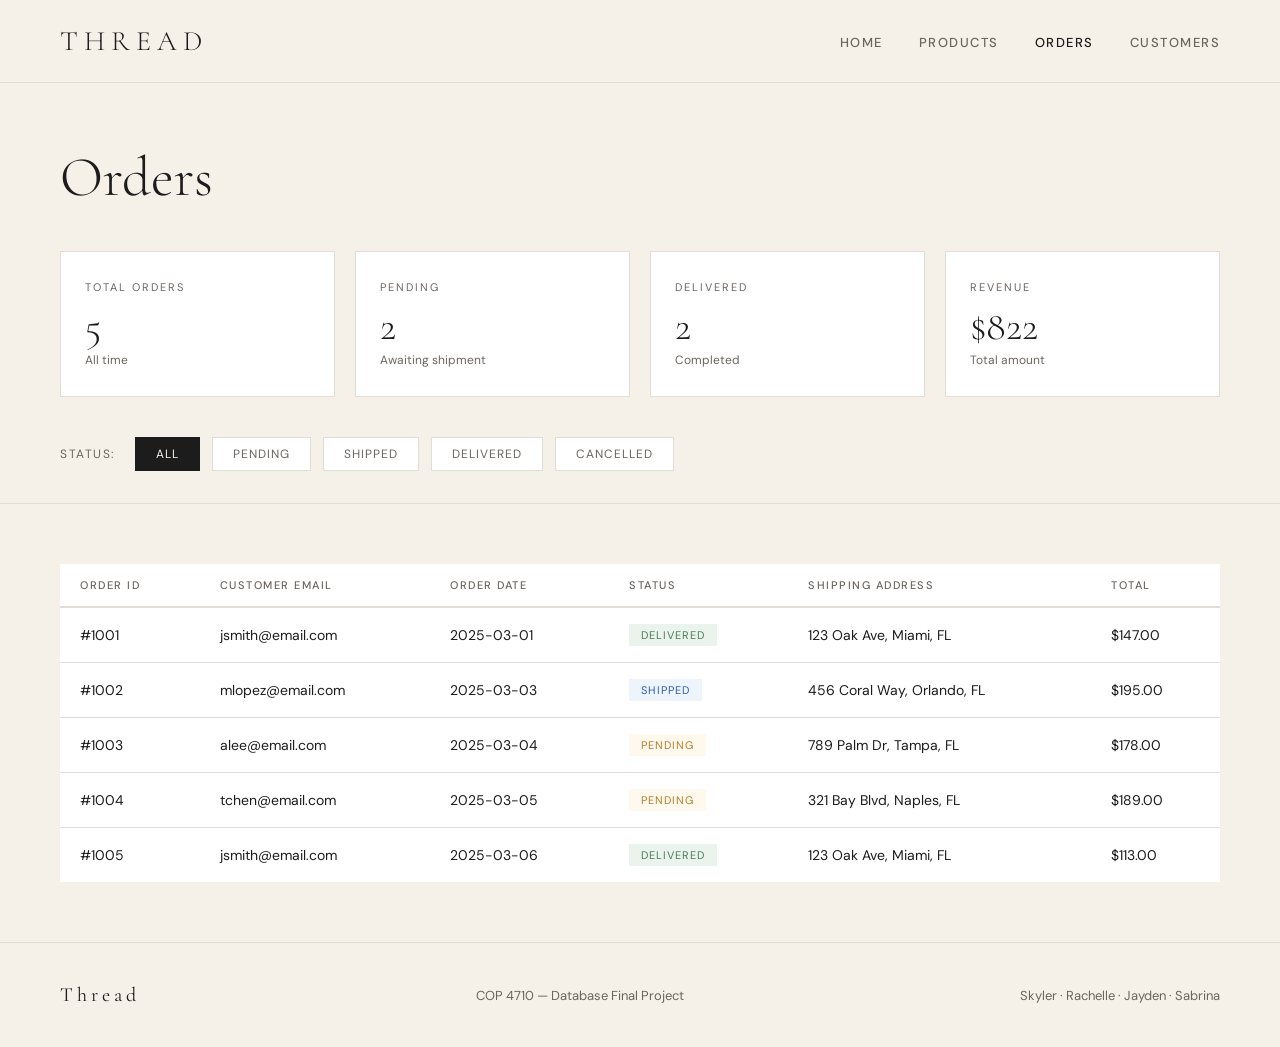
==== frontend/orders.html @ 6f043535 "frontend" ====
<!DOCTYPE html>
<html lang="en">
<head>
  <meta charset="UTF-8"/>
  <meta name="viewport" content="width=device-width, initial-scale=1.0"/>
  <title>Orders &mdash; THREAD</title>
  <link rel="stylesheet" href="style.css"/>
</head>
<body>

  <nav>
    <a href="index.html" class="nav-logo">Thread</a>
    <ul class="nav-links">
      <li><a href="index.html">Home</a></li>
      <li><a href="products.html">Products</a></li>
      <li><a href="orders.html" class="active">Orders</a></li>
      <li><a href="customers.html">Customers</a></li>
    </ul>
  </nav>

  <div class="page-header">
    <h1 class="page-title">Orders</h1>
  </div>

  <div class="summary-cards">
    <div class="summary-card">
      <div class="summary-label">Total Orders</div>
      <div class="summary-value">5</div>
      <div class="summary-sub">All time</div>
    </div>
    <div class="summary-card">
      <div class="summary-label">Pending</div>
      <div class="summary-value">2</div>
      <div class="summary-sub">Awaiting shipment</div>
    </div>
    <div class="summary-card">
      <div class="summary-label">Delivered</div>
      <div class="summary-value">2</div>
      <div class="summary-sub">Completed</div>
    </div>
    <div class="summary-card">
      <div class="summary-label">Revenue</div>
      <div class="summary-value">$822</div>
      <div class="summary-sub">Total amount</div>
    </div>
  </div>

  <div class="filters" style="padding: 0 60px 32px;">
    <span class="filter-label">Status:</span>
    <button class="filter-btn active" onclick="filterOrders('all', this)">All</button>
    <button class="filter-btn" onclick="filterOrders('pending', this)">Pending</button>
    <button class="filter-btn" onclick="filterOrders('shipped', this)">Shipped</button>
    <button class="filter-btn" onclick="filterOrders('delivered', this)">Delivered</button>
    <button class="filter-btn" onclick="filterOrders('cancelled', this)">Cancelled</button>
  </div>

  <div class="table-section">
    <table>
      <thead>
        <tr>
          <th>Order ID</th>
          <th>Customer Email</th>
          <th>Order Date</th>
          <th>Status</th>
          <th>Shipping Address</th>
          <th>Total</th>
        </tr>
      </thead>
      <tbody id="orders-body"></tbody>
    </table>
  </div>

  <!-- ORDER DETAIL DRAWER -->
  <div class="drawer-overlay" id="drawer-overlay" onclick="closeDrawer()"></div>
  <div class="drawer" id="drawer">
    <button class="drawer-close" onclick="closeDrawer()">&#x2715;</button>
    <div id="drawer-content"></div>
  </div>

  <footer>
    <div class="footer-logo">Thread</div>
    <p>COP 4710 &mdash; Database Final Project</p>
    <p>Skyler &middot; Rachelle &middot; Jayden &middot; Sabrina</p>
  </footer>

  <script src="app.js"></script>
</body>
</html>
---- frontend/style.css ----
/* =============================================
   THREAD — Clothing Store
   Shared Stylesheet
   COP 4710 Final Project
   ============================================= */

@import url('https://fonts.googleapis.com/css2?family=Cormorant+Garamond:wght@300;400;600&family=DM+Sans:wght@300;400;500&display=swap');

/* --- RESET & VARIABLES --- */
*, *::before, *::after { box-sizing: border-box; margin: 0; padding: 0; }

:root {
  --cream:        #F5F0E8;
  --charcoal:     #1C1C1C;
  --muted:        #6B6560;
  --accent:       #C8A96E;
  --light-border: #E2DDD6;
  --success:      #4A7C59;
  --danger:       #B5442A;
}

body {
  font-family: 'DM Sans', sans-serif;
  background: var(--cream);
  color: var(--charcoal);
  min-height: 100vh;
}

/* --- NAVIGATION --- */
nav {
  display: flex;
  justify-content: space-between;
  align-items: center;
  padding: 24px 60px;
  border-bottom: 1px solid var(--light-border);
  background: var(--cream);
  position: sticky;
  top: 0;
  z-index: 100;
}

.nav-logo {
  font-family: 'Cormorant Garamond', serif;
  font-size: 28px;
  font-weight: 300;
  letter-spacing: 6px;
  text-transform: uppercase;
  color: var(--charcoal);
  text-decoration: none;
}

.nav-links { display: flex; gap: 36px; list-style: none; }

.nav-links a {
  text-decoration: none;
  font-size: 13px;
  font-weight: 500;
  letter-spacing: 1.5px;
  text-transform: uppercase;
  color: var(--muted);
  transition: color 0.2s;
}

.nav-links a:hover,
.nav-links a.active { color: var(--charcoal); }

/* --- FOOTER --- */
footer {
  border-top: 1px solid var(--light-border);
  padding: 40px 60px;
  display: flex;
  justify-content: space-between;
  align-items: center;
}

footer p { font-size: 13px; color: var(--muted); }

.footer-logo {
  font-family: 'Cormorant Garamond', serif;
  font-size: 20px;
  letter-spacing: 4px;
  color: var(--charcoal);
}

/* --- BUTTONS --- */
.btn-primary {
  display: inline-block;
  background: var(--charcoal);
  color: var(--cream);
  padding: 16px 40px;
  font-size: 12px;
  letter-spacing: 2px;
  text-transform: uppercase;
  text-decoration: none;
  transition: background 0.2s, transform 0.2s;
  width: fit-content;
  border: none;
  cursor: pointer;
  font-family: 'DM Sans', sans-serif;
}

.btn-primary:hover { background: var(--accent); transform: translateY(-2px); }

.filter-btn {
  padding: 8px 20px;
  border: 1px solid var(--light-border);
  background: white;
  font-family: 'DM Sans', sans-serif;
  font-size: 12px;
  letter-spacing: 1px;
  text-transform: uppercase;
  cursor: pointer;
  transition: all 0.2s;
  color: var(--muted);
}

.filter-btn:hover,
.filter-btn.active { background: var(--charcoal); color: var(--cream); border-color: var(--charcoal); }

.btn-submit {
  width: 100%;
  padding: 18px;
  background: var(--charcoal);
  color: var(--cream);
  border: none;
  font-family: 'DM Sans', sans-serif;
  font-size: 12px;
  letter-spacing: 2px;
  text-transform: uppercase;
  cursor: pointer;
  transition: background 0.2s, transform 0.2s;
  margin-top: 8px;
}

.btn-submit:hover  { background: var(--accent); transform: translateY(-1px); }
.btn-submit:active { transform: translateY(0); }

/* --- TABLES --- */
table { width: 100%; border-collapse: collapse; background: white; }

th {
  text-align: left;
  padding: 14px 20px;
  font-size: 11px;
  letter-spacing: 1.5px;
  text-transform: uppercase;
  color: var(--muted);
  border-bottom: 2px solid var(--light-border);
  font-weight: 500;
}

td { padding: 16px 20px; font-size: 14px; border-bottom: 1px solid var(--light-border); }
tr:hover td { background: var(--cream); cursor: pointer; }
tr:last-child td { border-bottom: none; }

/* --- SEARCH BOX --- */
.search-box {
  padding: 10px 20px;
  border: 1px solid var(--light-border);
  background: white;
  font-family: 'DM Sans', sans-serif;
  font-size: 13px;
  width: 240px;
  outline: none;
  transition: border-color 0.2s;
}

.search-box:focus { border-color: var(--accent); }

/* --- PAGE HEADER --- */
.page-header {
  padding: 60px 60px 0;
  display: flex;
  justify-content: space-between;
  align-items: flex-end;
  animation: fadeUp 0.6s ease both;
}

.page-title { font-family: 'Cormorant Garamond', serif; font-size: 56px; font-weight: 300; }
.section-label { font-size: 11px; letter-spacing: 3px; text-transform: uppercase; color: var(--muted); margin-bottom: 24px; }
.section-title { font-family: 'Cormorant Garamond', serif; font-size: 36px; font-weight: 300; margin-bottom: 40px; letter-spacing: 1px; }

/* --- BADGES --- */
.stock-badge { font-size: 11px; letter-spacing: 1px; text-transform: uppercase; padding: 4px 10px; }
.in-stock    { color: var(--success); border: 1px solid var(--success); }
.low-stock   { color: var(--accent);  border: 1px solid var(--accent); }
.out-stock   { color: var(--danger);  border: 1px solid var(--danger); }

.member-badge { display: inline-block; padding: 3px 10px; font-size: 11px; letter-spacing: 1px; text-transform: uppercase; }
.member-yes   { background: #EAF3EC; color: var(--success); }
.member-no    { background: #F0EDEA; color: var(--muted); }

.status-badge     { display: inline-block; padding: 4px 12px; font-size: 11px; letter-spacing: 1px; text-transform: uppercase; }
.status-pending   { background: #FFF8EC; color: #B07D2A; }
.status-shipped   { background: #EEF4FB; color: #2A5FA8; }
.status-delivered { background: #EAF3EC; color: #4A7C59; }
.status-cancelled { background: #FAECEC; color: #B5442A; }

/* --- FORMS --- */
.form-group { margin-bottom: 24px; }

label {
  display: block;
  font-size: 11px;
  letter-spacing: 1.5px;
  text-transform: uppercase;
  color: var(--muted);
  margin-bottom: 8px;
}

.required-star { color: var(--accent); }

input[type="text"],
input[type="email"] {
  width: 100%;
  padding: 14px 16px;
  border: 1px solid var(--light-border);
  background: white;
  font-family: 'DM Sans', sans-serif;
  font-size: 14px;
  outline: none;
  transition: border-color 0.2s;
  color: var(--charcoal);
}

input:focus       { border-color: var(--accent); }
input.error-field { border-color: var(--danger); }

.field-error         { font-size: 12px; color: var(--danger); margin-top: 6px; display: none; }
.field-error.visible { display: block; }

.checkbox-group {
  display: flex;
  align-items: center;
  gap: 14px;
  padding: 16px;
  border: 1px solid var(--light-border);
  background: white;
  cursor: pointer;
  transition: border-color 0.2s;
}

.checkbox-group:hover { border-color: var(--accent); }
.checkbox-group input[type="checkbox"] { width: 18px; height: 18px; accent-color: var(--charcoal); cursor: pointer; }
.checkbox-label { font-size: 14px; color: var(--charcoal); }
.checkbox-desc  { font-size: 12px; color: var(--muted); display: block; margin-top: 2px; }

.toast             { display: none; margin-top: 20px; padding: 16px 20px; font-size: 13px; animation: fadeUp 0.3s ease; }
.toast.success     { background: #EAF3EC; border-left: 3px solid var(--success); color: var(--success); display: block; }
.toast.error-toast { background: #FAECEC; border-left: 3px solid var(--danger);  color: var(--danger);  display: block; }

/* --- DRAWER --- */
.drawer-overlay        { display: none; position: fixed; inset: 0; background: rgba(28,28,28,0.4); z-index: 200; animation: fadeIn 0.2s ease; }
.drawer-overlay.open   { display: block; }
.drawer                { position: fixed; top: 0; right: 0; bottom: 0; width: 480px; background: var(--cream); border-left: 1px solid var(--light-border); padding: 48px 40px; overflow-y: auto; transform: translateX(100%); transition: transform 0.3s ease; z-index: 201; }
.drawer.open           { transform: translateX(0); }
.drawer-close          { position: absolute; top: 20px; right: 24px; background: none; border: none; font-size: 24px; cursor: pointer; color: var(--muted); }
.drawer-title          { font-family: 'Cormorant Garamond', serif; font-size: 32px; font-weight: 300; margin-bottom: 4px; }
.drawer-subtitle       { font-size: 13px; color: var(--muted); margin-bottom: 32px; }
.detail-row            { display: flex; justify-content: space-between; padding: 12px 0; border-bottom: 1px solid var(--light-border); font-size: 14px; }
.detail-label          { color: var(--muted); }
.items-title           { font-size: 11px; letter-spacing: 2px; text-transform: uppercase; color: var(--accent); margin: 28px 0 16px; }
.order-item-row        { display: flex; justify-content: space-between; align-items: center; padding: 12px 0; border-bottom: 1px solid var(--light-border); }
.item-name             { font-size: 14px; }
.item-meta             { font-size: 12px; color: var(--muted); margin-top: 2px; }
.item-price            { font-family: 'Cormorant Garamond', serif; font-size: 18px; }

/* --- HOMEPAGE --- */
.hero                  { display: grid; grid-template-columns: 1fr 1fr; min-height: calc(100vh - 80px); }
.hero-text             { display: flex; flex-direction: column; justify-content: center; padding: 80px 60px; animation: fadeUp 0.8s ease both; }
.hero-eyebrow          { font-size: 11px; letter-spacing: 3px; text-transform: uppercase; color: var(--accent); margin-bottom: 24px; }
.hero-title            { font-family: 'Cormorant Garamond', serif; font-size: clamp(52px, 6vw, 88px); font-weight: 300; line-height: 1.05; margin-bottom: 28px; }
.hero-title em         { font-style: italic; color: var(--accent); }
.hero-subtitle         { font-size: 15px; color: var(--muted); line-height: 1.7; max-width: 400px; margin-bottom: 48px; }
.hero-visual           { background: var(--charcoal); position: relative; overflow: hidden; animation: fadeIn 1s ease both 0.3s; }
.hero-visual::before   { content: ''; position: absolute; inset: 0; background: linear-gradient(135deg, #2a2520 0%, #1C1C1C 50%, #0d0d0d 100%); }
.hero-visual-text      { position: absolute; bottom: 60px; left: 60px; right: 60px; }
.hero-visual-text h2   { font-family: 'Cormorant Garamond', serif; font-size: 64px; font-weight: 300; color: rgba(255,255,255,0.08); line-height: 1; letter-spacing: -2px; }
.collection-tag        { display: inline-block; border: 1px solid var(--accent); color: var(--accent); padding: 8px 20px; font-size: 11px; letter-spacing: 2px; text-transform: uppercase; margin-bottom: 20px; }

.stats                 { display: grid; grid-template-columns: repeat(4, 1fr); border-top: 1px solid var(--light-border); border-bottom: 1px solid var(--light-border); }
.stat                  { padding: 48px 40px; border-right: 1px solid var(--light-border); animation: fadeUp 0.6s ease both; }
.stat:last-child       { border-right: none; }
.stat:nth-child(2)     { animation-delay: 0.1s; }
.stat:nth-child(3)     { animation-delay: 0.2s; }
.stat:nth-child(4)     { animation-delay: 0.3s; }
.stat-number           { font-family: 'Cormorant Garamond', serif; font-size: 48px; font-weight: 300; line-height: 1; margin-bottom: 8px; }
.stat-label            { font-size: 12px; letter-spacing: 1.5px; text-transform: uppercase; color: var(--muted); }

.quick-nav             { padding: 80px 60px; }
.cards                 { display: grid; grid-template-columns: repeat(3, 1fr); gap: 24px; }
.card                  { border: 1px solid var(--light-border); padding: 40px; text-decoration: none; color: inherit; transition: border-color 0.2s, transform 0.2s, box-shadow 0.2s; background: white; animation: fadeUp 0.6s ease both; }
.card:nth-child(2)     { animation-delay: 0.1s; }
.card:nth-child(3)     { animation-delay: 0.2s; }
.card:hover            { border-color: var(--accent); transform: translateY(-4px); box-shadow: 0 12px 40px rgba(0,0,0,0.08); }
.card-icon             { font-size: 32px; margin-bottom: 20px; }
.card-title            { font-family: 'Cormorant Garamond', serif; font-size: 24px; font-weight: 400; margin-bottom: 12px; }
.card-desc             { font-size: 14px; color: var(--muted); line-height: 1.6; margin-bottom: 24px; }
.card-link             { font-size: 12px; letter-spacing: 1.5px; text-transform: uppercase; color: var(--accent); font-weight: 500; }

/* --- PRODUCTS PAGE --- */
.filters               { padding: 32px 60px; display: flex; gap: 12px; align-items: center; flex-wrap: wrap; border-bottom: 1px solid var(--light-border); animation: fadeUp 0.6s ease both 0.1s; }
.filter-label          { font-size: 12px; letter-spacing: 1.5px; text-transform: uppercase; color: var(--muted); margin-right: 8px; }
.products-grid         { display: grid; grid-template-columns: repeat(auto-fill, minmax(300px, 1fr)); gap: 1px; background: var(--light-border); margin: 0 60px; border: 1px solid var(--light-border); animation: fadeUp 0.6s ease both 0.2s; }
.product-card          { background: var(--cream); padding: 32px; transition: background 0.2s; cursor: pointer; }
.product-card:hover    { background: white; }
.product-category      { font-size: 11px; letter-spacing: 2px; text-transform: uppercase; color: var(--accent); margin-bottom: 12px; }
.product-name          { font-family: 'Cormorant Garamond', serif; font-size: 22px; font-weight: 400; margin-bottom: 8px; line-height: 1.2; }
.product-id            { font-size: 11px; color: var(--muted); margin-bottom: 16px; }
.product-variants      { display: flex; gap: 6px; flex-wrap: wrap; margin-bottom: 20px; }
.variant-tag           { padding: 4px 10px; border: 1px solid var(--light-border); font-size: 11px; color: var(--muted); background: white; }
.product-footer        { display: flex; justify-content: space-between; align-items: center; padding-top: 16px; border-top: 1px solid var(--light-border); }
.product-price         { font-family: 'Cormorant Garamond', serif; font-size: 24px; font-weight: 400; }
.table-section         { padding: 60px; animation: fadeUp 0.6s ease both 0.3s; }

/* --- CUSTOMERS PAGE --- */
.page-layout           { display: grid; grid-template-columns: 420px 1fr; min-height: calc(100vh - 80px); }
.form-panel            { border-right: 1px solid var(--light-border); padding: 60px 48px; animation: fadeUp 0.6s ease both; }
.panel-eyebrow         { font-size: 11px; letter-spacing: 3px; text-transform: uppercase; color: var(--accent); margin-bottom: 16px; }
.panel-title           { font-family: 'Cormorant Garamond', serif; font-size: 40px; font-weight: 300; margin-bottom: 8px; }
.panel-subtitle        { font-size: 14px; color: var(--muted); margin-bottom: 48px; line-height: 1.6; }
.table-panel           { padding: 60px 48px; animation: fadeUp 0.6s ease both 0.15s; }
.panel-header          { display: flex; justify-content: space-between; align-items: flex-end; margin-bottom: 32px; }

/* --- ORDERS PAGE --- */
.summary-cards         { display: grid; grid-template-columns: repeat(4, 1fr); gap: 20px; padding: 40px 60px; animation: fadeUp 0.6s ease both 0.1s; }
.summary-card          { background: white; border: 1px solid var(--light-border); padding: 28px 24px; }
.summary-label         { font-size: 11px; letter-spacing: 2px; text-transform: uppercase; color: var(--muted); margin-bottom: 12px; }
.summary-value         { font-family: 'Cormorant Garamond', serif; font-size: 40px; font-weight: 300; line-height: 1; }
.summary-sub           { font-size: 12px; color: var(--muted); margin-top: 6px; }

/* --- ANIMATIONS --- */
@keyframes fadeUp {
  from { opacity: 0; transform: translateY(20px); }
  to   { opacity: 1; transform: translateY(0); }
}

@keyframes fadeIn {
  from { opacity: 0; }
  to   { opacity: 1; }
}
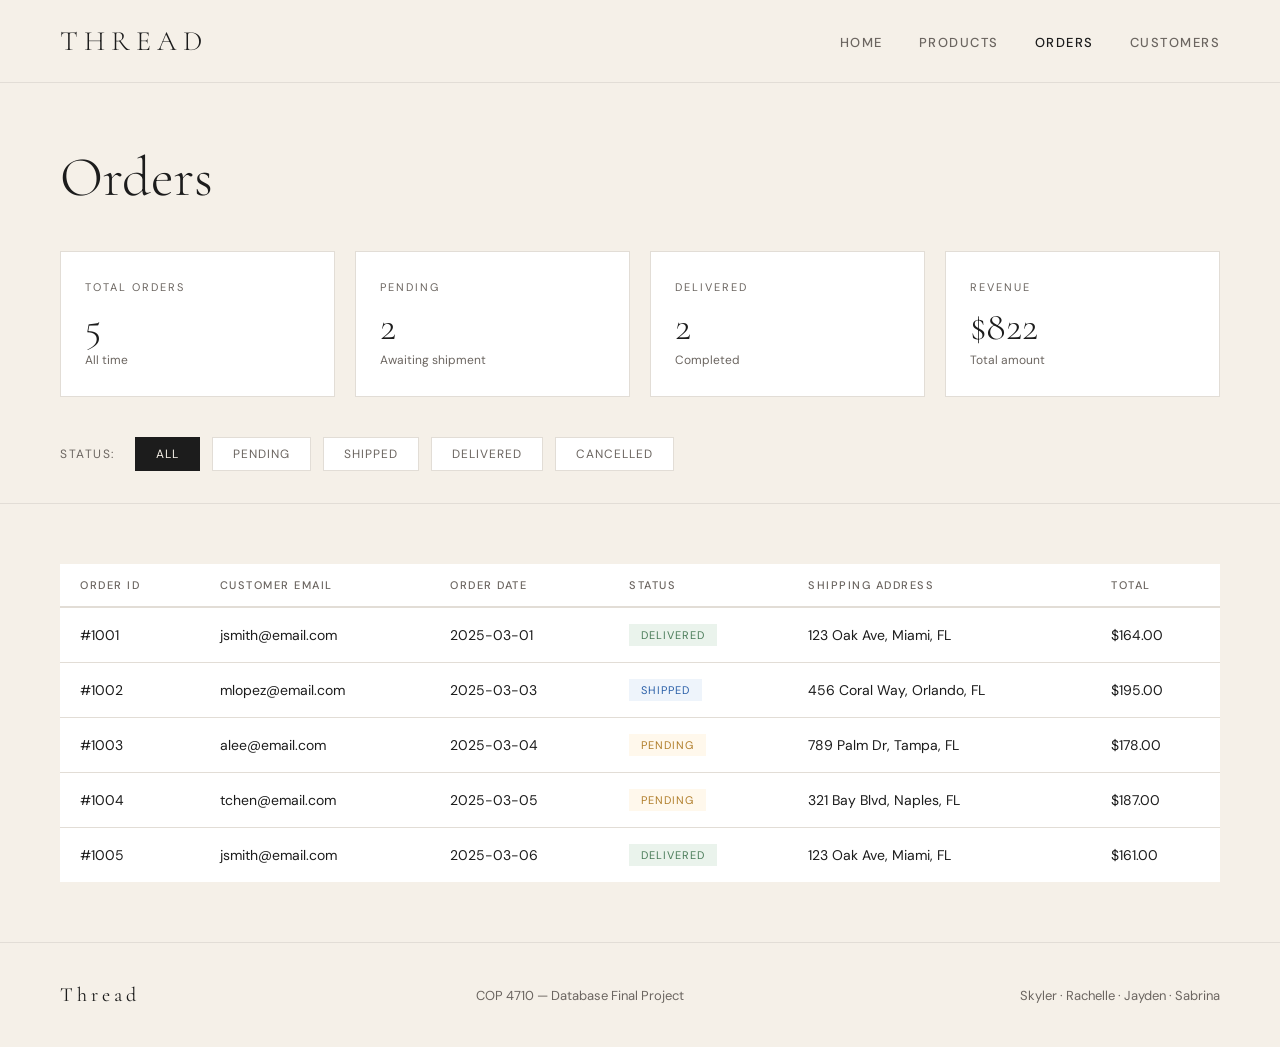
==== commit f0e83acd: "Final project complete - schema, queries, constraints, report, updated backend, cleaned code structu" ====
--- a/frontend/orders.html
+++ b/frontend/orders.html
@@ -7,7 +7,6 @@
   <link rel="stylesheet" href="style.css"/>
 </head>
 <body>
-
   <nav>
     <a href="index.html" class="nav-logo">Thread</a>
     <ul class="nav-links">
@@ -17,34 +16,15 @@
       <li><a href="customers.html">Customers</a></li>
     </ul>
   </nav>
-
   <div class="page-header">
     <h1 class="page-title">Orders</h1>
   </div>
-
   <div class="summary-cards">
-    <div class="summary-card">
-      <div class="summary-label">Total Orders</div>
-      <div class="summary-value">5</div>
-      <div class="summary-sub">All time</div>
-    </div>
-    <div class="summary-card">
-      <div class="summary-label">Pending</div>
-      <div class="summary-value">2</div>
-      <div class="summary-sub">Awaiting shipment</div>
-    </div>
-    <div class="summary-card">
-      <div class="summary-label">Delivered</div>
-      <div class="summary-value">2</div>
-      <div class="summary-sub">Completed</div>
-    </div>
-    <div class="summary-card">
-      <div class="summary-label">Revenue</div>
-      <div class="summary-value">$822</div>
-      <div class="summary-sub">Total amount</div>
-    </div>
+    <div class="summary-card"><div class="summary-label">Total Orders</div><div class="summary-value">5</div><div class="summary-sub">All time</div></div>
+    <div class="summary-card"><div class="summary-label">Pending</div><div class="summary-value">2</div><div class="summary-sub">Awaiting shipment</div></div>
+    <div class="summary-card"><div class="summary-label">Delivered</div><div class="summary-value">2</div><div class="summary-sub">Completed</div></div>
+    <div class="summary-card"><div class="summary-label">Revenue</div><div class="summary-value">$822</div><div class="summary-sub">Total amount</div></div>
   </div>
-
   <div class="filters" style="padding: 0 60px 32px;">
     <span class="filter-label">Status:</span>
     <button class="filter-btn active" onclick="filterOrders('all', this)">All</button>
@@ -53,36 +33,24 @@
     <button class="filter-btn" onclick="filterOrders('delivered', this)">Delivered</button>
     <button class="filter-btn" onclick="filterOrders('cancelled', this)">Cancelled</button>
   </div>
-
   <div class="table-section">
     <table>
       <thead>
-        <tr>
-          <th>Order ID</th>
-          <th>Customer Email</th>
-          <th>Order Date</th>
-          <th>Status</th>
-          <th>Shipping Address</th>
-          <th>Total</th>
-        </tr>
+        <tr><th>Order ID</th><th>Customer Email</th><th>Order Date</th><th>Status</th><th>Shipping Address</th><th>Total</th></tr>
       </thead>
       <tbody id="orders-body"></tbody>
     </table>
   </div>
-
-  <!-- ORDER DETAIL DRAWER -->
   <div class="drawer-overlay" id="drawer-overlay" onclick="closeDrawer()"></div>
   <div class="drawer" id="drawer">
     <button class="drawer-close" onclick="closeDrawer()">&#x2715;</button>
     <div id="drawer-content"></div>
   </div>
-
   <footer>
     <div class="footer-logo">Thread</div>
     <p>COP 4710 &mdash; Database Final Project</p>
     <p>Skyler &middot; Rachelle &middot; Jayden &middot; Sabrina</p>
   </footer>
-
   <script src="app.js"></script>
 </body>
 </html>
--- a/frontend/style.css
+++ b/frontend/style.css
@@ -6,7 +6,6 @@
 
 @import url('https://fonts.googleapis.com/css2?family=Cormorant+Garamond:wght@300;400;600&family=DM+Sans:wght@300;400;500&display=swap');
 
-/* --- RESET & VARIABLES --- */
 *, *::before, *::after { box-sizing: border-box; margin: 0; padding: 0; }
 
 :root {
@@ -19,168 +18,42 @@
   --danger:       #B5442A;
 }
 
-body {
-  font-family: 'DM Sans', sans-serif;
-  background: var(--cream);
-  color: var(--charcoal);
-  min-height: 100vh;
-}
+body { font-family: 'DM Sans', sans-serif; background: var(--cream); color: var(--charcoal); min-height: 100vh; }
 
-/* --- NAVIGATION --- */
-nav {
-  display: flex;
-  justify-content: space-between;
-  align-items: center;
-  padding: 24px 60px;
-  border-bottom: 1px solid var(--light-border);
-  background: var(--cream);
-  position: sticky;
-  top: 0;
-  z-index: 100;
-}
+nav { display: flex; justify-content: space-between; align-items: center; padding: 24px 60px; border-bottom: 1px solid var(--light-border); background: var(--cream); position: sticky; top: 0; z-index: 100; }
+.nav-logo { font-family: 'Cormorant Garamond', serif; font-size: 28px; font-weight: 300; letter-spacing: 6px; text-transform: uppercase; color: var(--charcoal); text-decoration: none; }
+.nav-links { display: flex; gap: 36px; list-style: none; }
+.nav-links a { text-decoration: none; font-size: 13px; font-weight: 500; letter-spacing: 1.5px; text-transform: uppercase; color: var(--muted); transition: color 0.2s; }
+.nav-links a:hover, .nav-links a.active { color: var(--charcoal); }
 
-.nav-logo {
-  font-family: 'Cormorant Garamond', serif;
-  font-size: 28px;
-  font-weight: 300;
-  letter-spacing: 6px;
-  text-transform: uppercase;
-  color: var(--charcoal);
-  text-decoration: none;
-}
+footer { border-top: 1px solid var(--light-border); padding: 40px 60px; display: flex; justify-content: space-between; align-items: center; }
+footer p { font-size: 13px; color: var(--muted); }
+.footer-logo { font-family: 'Cormorant Garamond', serif; font-size: 20px; letter-spacing: 4px; color: var(--charcoal); }
 
-.nav-links { display: flex; gap: 36px; list-style: none; }
-
-.nav-links a {
-  text-decoration: none;
-  font-size: 13px;
-  font-weight: 500;
-  letter-spacing: 1.5px;
-  text-transform: uppercase;
-  color: var(--muted);
-  transition: color 0.2s;
-}
-
-.nav-links a:hover,
-.nav-links a.active { color: var(--charcoal); }
-
-/* --- FOOTER --- */
-footer {
-  border-top: 1px solid var(--light-border);
-  padding: 40px 60px;
-  display: flex;
-  justify-content: space-between;
-  align-items: center;
-}
-
-footer p { font-size: 13px; color: var(--muted); }
-
-.footer-logo {
-  font-family: 'Cormorant Garamond', serif;
-  font-size: 20px;
-  letter-spacing: 4px;
-  color: var(--charcoal);
-}
-
-/* --- BUTTONS --- */
-.btn-primary {
-  display: inline-block;
-  background: var(--charcoal);
-  color: var(--cream);
-  padding: 16px 40px;
-  font-size: 12px;
-  letter-spacing: 2px;
-  text-transform: uppercase;
-  text-decoration: none;
-  transition: background 0.2s, transform 0.2s;
-  width: fit-content;
-  border: none;
-  cursor: pointer;
-  font-family: 'DM Sans', sans-serif;
-}
-
+.btn-primary { display: inline-block; background: var(--charcoal); color: var(--cream); padding: 16px 40px; font-size: 12px; letter-spacing: 2px; text-transform: uppercase; text-decoration: none; transition: background 0.2s, transform 0.2s; width: fit-content; border: none; cursor: pointer; font-family: 'DM Sans', sans-serif; }
 .btn-primary:hover { background: var(--accent); transform: translateY(-2px); }
 
-.filter-btn {
-  padding: 8px 20px;
-  border: 1px solid var(--light-border);
-  background: white;
-  font-family: 'DM Sans', sans-serif;
-  font-size: 12px;
-  letter-spacing: 1px;
-  text-transform: uppercase;
-  cursor: pointer;
-  transition: all 0.2s;
-  color: var(--muted);
-}
+.filter-btn { padding: 8px 20px; border: 1px solid var(--light-border); background: white; font-family: 'DM Sans', sans-serif; font-size: 12px; letter-spacing: 1px; text-transform: uppercase; cursor: pointer; transition: all 0.2s; color: var(--muted); }
+.filter-btn:hover, .filter-btn.active { background: var(--charcoal); color: var(--cream); border-color: var(--charcoal); }
 
-.filter-btn:hover,
-.filter-btn.active { background: var(--charcoal); color: var(--cream); border-color: var(--charcoal); }
-
-.btn-submit {
-  width: 100%;
-  padding: 18px;
-  background: var(--charcoal);
-  color: var(--cream);
-  border: none;
-  font-family: 'DM Sans', sans-serif;
-  font-size: 12px;
-  letter-spacing: 2px;
-  text-transform: uppercase;
-  cursor: pointer;
-  transition: background 0.2s, transform 0.2s;
-  margin-top: 8px;
-}
-
-.btn-submit:hover  { background: var(--accent); transform: translateY(-1px); }
+.btn-submit { width: 100%; padding: 18px; background: var(--charcoal); color: var(--cream); border: none; font-family: 'DM Sans', sans-serif; font-size: 12px; letter-spacing: 2px; text-transform: uppercase; cursor: pointer; transition: background 0.2s, transform 0.2s; margin-top: 8px; }
+.btn-submit:hover { background: var(--accent); transform: translateY(-1px); }
 .btn-submit:active { transform: translateY(0); }
 
-/* --- TABLES --- */
 table { width: 100%; border-collapse: collapse; background: white; }
-
-th {
-  text-align: left;
-  padding: 14px 20px;
-  font-size: 11px;
-  letter-spacing: 1.5px;
-  text-transform: uppercase;
-  color: var(--muted);
-  border-bottom: 2px solid var(--light-border);
-  font-weight: 500;
-}
-
+th { text-align: left; padding: 14px 20px; font-size: 11px; letter-spacing: 1.5px; text-transform: uppercase; color: var(--muted); border-bottom: 2px solid var(--light-border); font-weight: 500; }
 td { padding: 16px 20px; font-size: 14px; border-bottom: 1px solid var(--light-border); }
 tr:hover td { background: var(--cream); cursor: pointer; }
 tr:last-child td { border-bottom: none; }
 
-/* --- SEARCH BOX --- */
-.search-box {
-  padding: 10px 20px;
-  border: 1px solid var(--light-border);
-  background: white;
-  font-family: 'DM Sans', sans-serif;
-  font-size: 13px;
-  width: 240px;
-  outline: none;
-  transition: border-color 0.2s;
-}
-
+.search-box { padding: 10px 20px; border: 1px solid var(--light-border); background: white; font-family: 'DM Sans', sans-serif; font-size: 13px; width: 240px; outline: none; transition: border-color 0.2s; }
 .search-box:focus { border-color: var(--accent); }
 
-/* --- PAGE HEADER --- */
-.page-header {
-  padding: 60px 60px 0;
-  display: flex;
-  justify-content: space-between;
-  align-items: flex-end;
-  animation: fadeUp 0.6s ease both;
-}
-
+.page-header { padding: 60px 60px 0; display: flex; justify-content: space-between; align-items: flex-end; animation: fadeUp 0.6s ease both; }
 .page-title { font-family: 'Cormorant Garamond', serif; font-size: 56px; font-weight: 300; }
 .section-label { font-size: 11px; letter-spacing: 3px; text-transform: uppercase; color: var(--muted); margin-bottom: 24px; }
 .section-title { font-family: 'Cormorant Garamond', serif; font-size: 36px; font-weight: 300; margin-bottom: 40px; letter-spacing: 1px; }
 
-/* --- BADGES --- */
 .stock-badge { font-size: 11px; letter-spacing: 1px; text-transform: uppercase; padding: 4px 10px; }
 .in-stock    { color: var(--success); border: 1px solid var(--success); }
 .low-stock   { color: var(--accent);  border: 1px solid var(--accent); }
@@ -196,146 +69,97 @@
 .status-delivered { background: #EAF3EC; color: #4A7C59; }
 .status-cancelled { background: #FAECEC; color: #B5442A; }
 
-/* --- FORMS --- */
 .form-group { margin-bottom: 24px; }
-
-label {
-  display: block;
-  font-size: 11px;
-  letter-spacing: 1.5px;
-  text-transform: uppercase;
-  color: var(--muted);
-  margin-bottom: 8px;
-}
-
+label { display: block; font-size: 11px; letter-spacing: 1.5px; text-transform: uppercase; color: var(--muted); margin-bottom: 8px; }
 .required-star { color: var(--accent); }
-
-input[type="text"],
-input[type="email"] {
-  width: 100%;
-  padding: 14px 16px;
-  border: 1px solid var(--light-border);
-  background: white;
-  font-family: 'DM Sans', sans-serif;
-  font-size: 14px;
-  outline: none;
-  transition: border-color 0.2s;
-  color: var(--charcoal);
-}
-
+input[type="text"], input[type="email"] { width: 100%; padding: 14px 16px; border: 1px solid var(--light-border); background: white; font-family: 'DM Sans', sans-serif; font-size: 14px; outline: none; transition: border-color 0.2s; color: var(--charcoal); }
 input:focus       { border-color: var(--accent); }
 input.error-field { border-color: var(--danger); }
-
 .field-error         { font-size: 12px; color: var(--danger); margin-top: 6px; display: none; }
 .field-error.visible { display: block; }
-
-.checkbox-group {
-  display: flex;
-  align-items: center;
-  gap: 14px;
-  padding: 16px;
-  border: 1px solid var(--light-border);
-  background: white;
-  cursor: pointer;
-  transition: border-color 0.2s;
-}
-
+.checkbox-group { display: flex; align-items: center; gap: 14px; padding: 16px; border: 1px solid var(--light-border); background: white; cursor: pointer; transition: border-color 0.2s; }
 .checkbox-group:hover { border-color: var(--accent); }
 .checkbox-group input[type="checkbox"] { width: 18px; height: 18px; accent-color: var(--charcoal); cursor: pointer; }
 .checkbox-label { font-size: 14px; color: var(--charcoal); }
 .checkbox-desc  { font-size: 12px; color: var(--muted); display: block; margin-top: 2px; }
-
 .toast             { display: none; margin-top: 20px; padding: 16px 20px; font-size: 13px; animation: fadeUp 0.3s ease; }
 .toast.success     { background: #EAF3EC; border-left: 3px solid var(--success); color: var(--success); display: block; }
 .toast.error-toast { background: #FAECEC; border-left: 3px solid var(--danger);  color: var(--danger);  display: block; }
 
-/* --- DRAWER --- */
-.drawer-overlay        { display: none; position: fixed; inset: 0; background: rgba(28,28,28,0.4); z-index: 200; animation: fadeIn 0.2s ease; }
-.drawer-overlay.open   { display: block; }
-.drawer                { position: fixed; top: 0; right: 0; bottom: 0; width: 480px; background: var(--cream); border-left: 1px solid var(--light-border); padding: 48px 40px; overflow-y: auto; transform: translateX(100%); transition: transform 0.3s ease; z-index: 201; }
-.drawer.open           { transform: translateX(0); }
-.drawer-close          { position: absolute; top: 20px; right: 24px; background: none; border: none; font-size: 24px; cursor: pointer; color: var(--muted); }
-.drawer-title          { font-family: 'Cormorant Garamond', serif; font-size: 32px; font-weight: 300; margin-bottom: 4px; }
-.drawer-subtitle       { font-size: 13px; color: var(--muted); margin-bottom: 32px; }
-.detail-row            { display: flex; justify-content: space-between; padding: 12px 0; border-bottom: 1px solid var(--light-border); font-size: 14px; }
-.detail-label          { color: var(--muted); }
-.items-title           { font-size: 11px; letter-spacing: 2px; text-transform: uppercase; color: var(--accent); margin: 28px 0 16px; }
-.order-item-row        { display: flex; justify-content: space-between; align-items: center; padding: 12px 0; border-bottom: 1px solid var(--light-border); }
-.item-name             { font-size: 14px; }
-.item-meta             { font-size: 12px; color: var(--muted); margin-top: 2px; }
-.item-price            { font-family: 'Cormorant Garamond', serif; font-size: 18px; }
+.drawer-overlay      { display: none; position: fixed; inset: 0; background: rgba(28,28,28,0.4); z-index: 200; animation: fadeIn 0.2s ease; }
+.drawer-overlay.open { display: block; }
+.drawer              { position: fixed; top: 0; right: 0; bottom: 0; width: 480px; background: var(--cream); border-left: 1px solid var(--light-border); padding: 48px 40px; overflow-y: auto; transform: translateX(100%); transition: transform 0.3s ease; z-index: 201; }
+.drawer.open         { transform: translateX(0); }
+.drawer-close        { position: absolute; top: 20px; right: 24px; background: none; border: none; font-size: 24px; cursor: pointer; color: var(--muted); }
+.drawer-title        { font-family: 'Cormorant Garamond', serif; font-size: 32px; font-weight: 300; margin-bottom: 4px; }
+.drawer-subtitle     { font-size: 13px; color: var(--muted); margin-bottom: 32px; }
+.detail-row          { display: flex; justify-content: space-between; padding: 12px 0; border-bottom: 1px solid var(--light-border); font-size: 14px; }
+.detail-label        { color: var(--muted); }
+.items-title         { font-size: 11px; letter-spacing: 2px; text-transform: uppercase; color: var(--accent); margin: 28px 0 16px; }
+.order-item-row      { display: flex; justify-content: space-between; align-items: center; padding: 12px 0; border-bottom: 1px solid var(--light-border); }
+.item-name  { font-size: 14px; }
+.item-meta  { font-size: 12px; color: var(--muted); margin-top: 2px; }
+.item-price { font-family: 'Cormorant Garamond', serif; font-size: 18px; }
 
-/* --- HOMEPAGE --- */
-.hero                  { display: grid; grid-template-columns: 1fr 1fr; min-height: calc(100vh - 80px); }
-.hero-text             { display: flex; flex-direction: column; justify-content: center; padding: 80px 60px; animation: fadeUp 0.8s ease both; }
-.hero-eyebrow          { font-size: 11px; letter-spacing: 3px; text-transform: uppercase; color: var(--accent); margin-bottom: 24px; }
-.hero-title            { font-family: 'Cormorant Garamond', serif; font-size: clamp(52px, 6vw, 88px); font-weight: 300; line-height: 1.05; margin-bottom: 28px; }
-.hero-title em         { font-style: italic; color: var(--accent); }
-.hero-subtitle         { font-size: 15px; color: var(--muted); line-height: 1.7; max-width: 400px; margin-bottom: 48px; }
-.hero-visual           { background: var(--charcoal); position: relative; overflow: hidden; animation: fadeIn 1s ease both 0.3s; }
-.hero-visual::before   { content: ''; position: absolute; inset: 0; background: linear-gradient(135deg, #2a2520 0%, #1C1C1C 50%, #0d0d0d 100%); }
-.hero-visual-text      { position: absolute; bottom: 60px; left: 60px; right: 60px; }
-.hero-visual-text h2   { font-family: 'Cormorant Garamond', serif; font-size: 64px; font-weight: 300; color: rgba(255,255,255,0.08); line-height: 1; letter-spacing: -2px; }
-.collection-tag        { display: inline-block; border: 1px solid var(--accent); color: var(--accent); padding: 8px 20px; font-size: 11px; letter-spacing: 2px; text-transform: uppercase; margin-bottom: 20px; }
+.hero          { display: grid; grid-template-columns: 1fr 1fr; min-height: calc(100vh - 80px); }
+.hero-text     { display: flex; flex-direction: column; justify-content: center; padding: 80px 60px; animation: fadeUp 0.8s ease both; }
+.hero-eyebrow  { font-size: 11px; letter-spacing: 3px; text-transform: uppercase; color: var(--accent); margin-bottom: 24px; }
+.hero-title    { font-family: 'Cormorant Garamond', serif; font-size: clamp(52px, 6vw, 88px); font-weight: 300; line-height: 1.05; margin-bottom: 28px; }
+.hero-title em { font-style: italic; color: var(--accent); }
+.hero-subtitle { font-size: 15px; color: var(--muted); line-height: 1.7; max-width: 400px; margin-bottom: 48px; }
+.hero-visual   { background: var(--charcoal); position: relative; overflow: hidden; animation: fadeIn 1s ease both 0.3s; }
+.hero-visual::before { content: ''; position: absolute; inset: 0; background: linear-gradient(135deg, #2a2520 0%, #1C1C1C 50%, #0d0d0d 100%); }
+.hero-visual-text    { position: absolute; bottom: 60px; left: 60px; right: 60px; }
+.hero-visual-text h2 { font-family: 'Cormorant Garamond', serif; font-size: 64px; font-weight: 300; color: rgba(255,255,255,0.08); line-height: 1; letter-spacing: -2px; }
+.collection-tag      { display: inline-block; border: 1px solid var(--accent); color: var(--accent); padding: 8px 20px; font-size: 11px; letter-spacing: 2px; text-transform: uppercase; margin-bottom: 20px; }
 
-.stats                 { display: grid; grid-template-columns: repeat(4, 1fr); border-top: 1px solid var(--light-border); border-bottom: 1px solid var(--light-border); }
-.stat                  { padding: 48px 40px; border-right: 1px solid var(--light-border); animation: fadeUp 0.6s ease both; }
-.stat:last-child       { border-right: none; }
-.stat:nth-child(2)     { animation-delay: 0.1s; }
-.stat:nth-child(3)     { animation-delay: 0.2s; }
-.stat:nth-child(4)     { animation-delay: 0.3s; }
-.stat-number           { font-family: 'Cormorant Garamond', serif; font-size: 48px; font-weight: 300; line-height: 1; margin-bottom: 8px; }
-.stat-label            { font-size: 12px; letter-spacing: 1.5px; text-transform: uppercase; color: var(--muted); }
+.stats { display: grid; grid-template-columns: repeat(4, 1fr); border-top: 1px solid var(--light-border); border-bottom: 1px solid var(--light-border); }
+.stat  { padding: 48px 40px; border-right: 1px solid var(--light-border); animation: fadeUp 0.6s ease both; }
+.stat:last-child  { border-right: none; }
+.stat:nth-child(2){ animation-delay: 0.1s; }
+.stat:nth-child(3){ animation-delay: 0.2s; }
+.stat:nth-child(4){ animation-delay: 0.3s; }
+.stat-number { font-family: 'Cormorant Garamond', serif; font-size: 48px; font-weight: 300; line-height: 1; margin-bottom: 8px; }
+.stat-label  { font-size: 12px; letter-spacing: 1.5px; text-transform: uppercase; color: var(--muted); }
 
-.quick-nav             { padding: 80px 60px; }
-.cards                 { display: grid; grid-template-columns: repeat(3, 1fr); gap: 24px; }
-.card                  { border: 1px solid var(--light-border); padding: 40px; text-decoration: none; color: inherit; transition: border-color 0.2s, transform 0.2s, box-shadow 0.2s; background: white; animation: fadeUp 0.6s ease both; }
-.card:nth-child(2)     { animation-delay: 0.1s; }
-.card:nth-child(3)     { animation-delay: 0.2s; }
-.card:hover            { border-color: var(--accent); transform: translateY(-4px); box-shadow: 0 12px 40px rgba(0,0,0,0.08); }
-.card-icon             { font-size: 32px; margin-bottom: 20px; }
-.card-title            { font-family: 'Cormorant Garamond', serif; font-size: 24px; font-weight: 400; margin-bottom: 12px; }
-.card-desc             { font-size: 14px; color: var(--muted); line-height: 1.6; margin-bottom: 24px; }
-.card-link             { font-size: 12px; letter-spacing: 1.5px; text-transform: uppercase; color: var(--accent); font-weight: 500; }
+.quick-nav { padding: 80px 60px; }
+.cards     { display: grid; grid-template-columns: repeat(3, 1fr); gap: 24px; }
+.card      { border: 1px solid var(--light-border); padding: 40px; text-decoration: none; color: inherit; transition: border-color 0.2s, transform 0.2s, box-shadow 0.2s; background: white; animation: fadeUp 0.6s ease both; }
+.card:nth-child(2){ animation-delay: 0.1s; }
+.card:nth-child(3){ animation-delay: 0.2s; }
+.card:hover       { border-color: var(--accent); transform: translateY(-4px); box-shadow: 0 12px 40px rgba(0,0,0,0.08); }
+.card-icon  { font-size: 32px; margin-bottom: 20px; }
+.card-title { font-family: 'Cormorant Garamond', serif; font-size: 24px; font-weight: 400; margin-bottom: 12px; }
+.card-desc  { font-size: 14px; color: var(--muted); line-height: 1.6; margin-bottom: 24px; }
+.card-link  { font-size: 12px; letter-spacing: 1.5px; text-transform: uppercase; color: var(--accent); font-weight: 500; }
 
-/* --- PRODUCTS PAGE --- */
-.filters               { padding: 32px 60px; display: flex; gap: 12px; align-items: center; flex-wrap: wrap; border-bottom: 1px solid var(--light-border); animation: fadeUp 0.6s ease both 0.1s; }
-.filter-label          { font-size: 12px; letter-spacing: 1.5px; text-transform: uppercase; color: var(--muted); margin-right: 8px; }
-.products-grid         { display: grid; grid-template-columns: repeat(auto-fill, minmax(300px, 1fr)); gap: 1px; background: var(--light-border); margin: 0 60px; border: 1px solid var(--light-border); animation: fadeUp 0.6s ease both 0.2s; }
-.product-card          { background: var(--cream); padding: 32px; transition: background 0.2s; cursor: pointer; }
-.product-card:hover    { background: white; }
-.product-category      { font-size: 11px; letter-spacing: 2px; text-transform: uppercase; color: var(--accent); margin-bottom: 12px; }
-.product-name          { font-family: 'Cormorant Garamond', serif; font-size: 22px; font-weight: 400; margin-bottom: 8px; line-height: 1.2; }
-.product-id            { font-size: 11px; color: var(--muted); margin-bottom: 16px; }
-.product-variants      { display: flex; gap: 6px; flex-wrap: wrap; margin-bottom: 20px; }
-.variant-tag           { padding: 4px 10px; border: 1px solid var(--light-border); font-size: 11px; color: var(--muted); background: white; }
-.product-footer        { display: flex; justify-content: space-between; align-items: center; padding-top: 16px; border-top: 1px solid var(--light-border); }
-.product-price         { font-family: 'Cormorant Garamond', serif; font-size: 24px; font-weight: 400; }
-.table-section         { padding: 60px; animation: fadeUp 0.6s ease both 0.3s; }
+.filters       { padding: 32px 60px; display: flex; gap: 12px; align-items: center; flex-wrap: wrap; border-bottom: 1px solid var(--light-border); animation: fadeUp 0.6s ease both 0.1s; }
+.filter-label  { font-size: 12px; letter-spacing: 1.5px; text-transform: uppercase; color: var(--muted); margin-right: 8px; }
+.products-grid { display: grid; grid-template-columns: repeat(auto-fill, minmax(300px, 1fr)); gap: 1px; background: var(--light-border); margin: 0 60px; border: 1px solid var(--light-border); animation: fadeUp 0.6s ease both 0.2s; }
+.product-card       { background: var(--cream); padding: 32px; transition: background 0.2s; cursor: pointer; }
+.product-card:hover { background: white; }
+.product-category   { font-size: 11px; letter-spacing: 2px; text-transform: uppercase; color: var(--accent); margin-bottom: 12px; }
+.product-name       { font-family: 'Cormorant Garamond', serif; font-size: 22px; font-weight: 400; margin-bottom: 8px; line-height: 1.2; }
+.product-id         { font-size: 11px; color: var(--muted); margin-bottom: 16px; }
+.product-variants   { display: flex; gap: 6px; flex-wrap: wrap; margin-bottom: 20px; }
+.variant-tag        { padding: 4px 10px; border: 1px solid var(--light-border); font-size: 11px; color: var(--muted); background: white; }
+.product-footer     { display: flex; justify-content: space-between; align-items: center; padding-top: 16px; border-top: 1px solid var(--light-border); }
+.product-price      { font-family: 'Cormorant Garamond', serif; font-size: 24px; font-weight: 400; }
+.table-section      { padding: 60px; animation: fadeUp 0.6s ease both 0.3s; }
 
-/* --- CUSTOMERS PAGE --- */
-.page-layout           { display: grid; grid-template-columns: 420px 1fr; min-height: calc(100vh - 80px); }
-.form-panel            { border-right: 1px solid var(--light-border); padding: 60px 48px; animation: fadeUp 0.6s ease both; }
-.panel-eyebrow         { font-size: 11px; letter-spacing: 3px; text-transform: uppercase; color: var(--accent); margin-bottom: 16px; }
-.panel-title           { font-family: 'Cormorant Garamond', serif; font-size: 40px; font-weight: 300; margin-bottom: 8px; }
-.panel-subtitle        { font-size: 14px; color: var(--muted); margin-bottom: 48px; line-height: 1.6; }
-.table-panel           { padding: 60px 48px; animation: fadeUp 0.6s ease both 0.15s; }
-.panel-header          { display: flex; justify-content: space-between; align-items: flex-end; margin-bottom: 32px; }
+.page-layout { display: grid; grid-template-columns: 420px 1fr; min-height: calc(100vh - 80px); }
+.form-panel  { border-right: 1px solid var(--light-border); padding: 60px 48px; animation: fadeUp 0.6s ease both; }
+.panel-eyebrow  { font-size: 11px; letter-spacing: 3px; text-transform: uppercase; color: var(--accent); margin-bottom: 16px; }
+.panel-title    { font-family: 'Cormorant Garamond', serif; font-size: 40px; font-weight: 300; margin-bottom: 8px; }
+.panel-subtitle { font-size: 14px; color: var(--muted); margin-bottom: 48px; line-height: 1.6; }
+.table-panel    { padding: 60px 48px; animation: fadeUp 0.6s ease both 0.15s; }
+.panel-header   { display: flex; justify-content: space-between; align-items: flex-end; margin-bottom: 32px; }
 
-/* --- ORDERS PAGE --- */
-.summary-cards         { display: grid; grid-template-columns: repeat(4, 1fr); gap: 20px; padding: 40px 60px; animation: fadeUp 0.6s ease both 0.1s; }
-.summary-card          { background: white; border: 1px solid var(--light-border); padding: 28px 24px; }
-.summary-label         { font-size: 11px; letter-spacing: 2px; text-transform: uppercase; color: var(--muted); margin-bottom: 12px; }
-.summary-value         { font-family: 'Cormorant Garamond', serif; font-size: 40px; font-weight: 300; line-height: 1; }
-.summary-sub           { font-size: 12px; color: var(--muted); margin-top: 6px; }
+.summary-cards { display: grid; grid-template-columns: repeat(4, 1fr); gap: 20px; padding: 40px 60px; animation: fadeUp 0.6s ease both 0.1s; }
+.summary-card  { background: white; border: 1px solid var(--light-border); padding: 28px 24px; }
+.summary-label { font-size: 11px; letter-spacing: 2px; text-transform: uppercase; color: var(--muted); margin-bottom: 12px; }
+.summary-value { font-family: 'Cormorant Garamond', serif; font-size: 40px; font-weight: 300; line-height: 1; }
+.summary-sub   { font-size: 12px; color: var(--muted); margin-top: 6px; }
 
-/* --- ANIMATIONS --- */
-@keyframes fadeUp {
-  from { opacity: 0; transform: translateY(20px); }
-  to   { opacity: 1; transform: translateY(0); }
-}
-
-@keyframes fadeIn {
-  from { opacity: 0; }
-  to   { opacity: 1; }
-}
+@keyframes fadeUp { from { opacity: 0; transform: translateY(20px); } to { opacity: 1; transform: translateY(0); } }
+@keyframes fadeIn { from { opacity: 0; } to   { opacity: 1; } }
